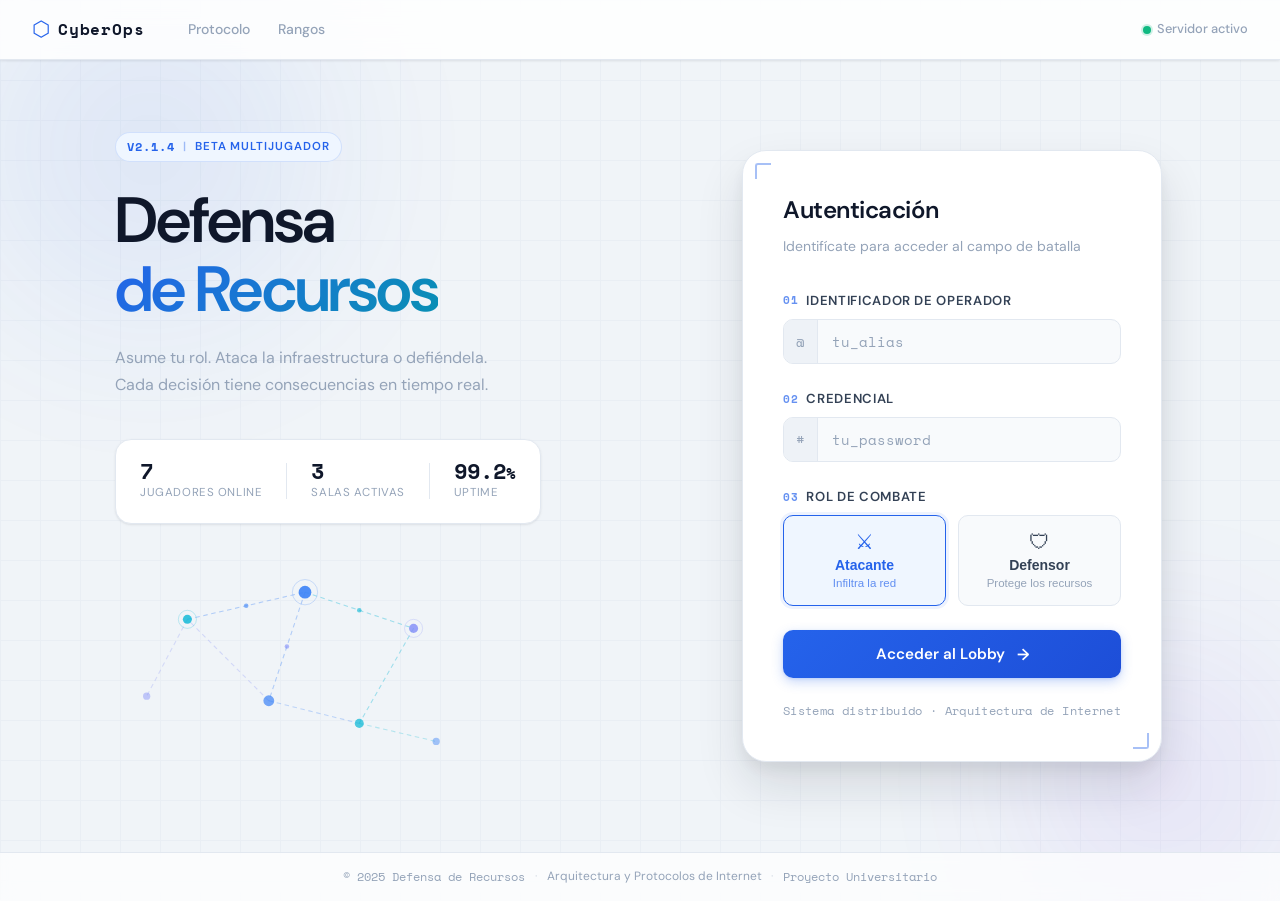
==== cliente_web_y_juego/servidor_http/static/index.html @ 56811c56 "feat: implementar servidor HTTP, frontend y clientes atacante/defensor" ====
<!DOCTYPE html>
<html lang="es">
<head>
    <meta charset="UTF-8">
    <meta name="viewport" content="width=device-width, initial-scale=1.0">
    <title>CyberOps</title>
    <link rel="preconnect" href="https://fonts.googleapis.com">
    <link rel="preconnect" href="https://fonts.gstatic.com" crossorigin>
    <link href="https://fonts.googleapis.com/css2?family=Space+Mono:wght@400;700&family=DM+Sans:opsz,wght@9..40,300;9..40,400;9..40,500;9..40,600&display=swap" rel="stylesheet">
    <link rel="stylesheet" href="style.css">
</head>
<body>

    <div class="bg-grid" aria-hidden="true"></div>
    <div class="bg-glow bg-glow--1" aria-hidden="true"></div>
    <div class="bg-glow bg-glow--2" aria-hidden="true"></div>

    <!-- NAVBAR -->
    <nav class="navbar">
        <div class="navbar__logo">
            <span class="logo-mark">⬡</span>
            <span class="logo-text">CyberOps</span>
        </div>
        <div class="navbar__links">
            <a href="#" class="nav-link">Protocolo</a>
            <a href="#" class="nav-link">Rangos</a>
        </div>
        <div class="navbar__status">
            <span class="status-dot status-dot--online"></span>
            <span class="status-label">Servidor activo</span>
        </div>
    </nav>

    <!-- MAIN LAYOUT -->
    <main class="main-layout">

        <!-- LEFT: Branding + stats -->
        <section class="hero-panel">
            <div class="hero-content">
                <div class="hero-badge">
                    <span class="mono">v2.1.4</span>
                    <span class="badge-sep">|</span>
                    <span>BETA MULTIJUGADOR</span>
                </div>
                <h1 class="hero-title">
                    Defensa<br>
                    <em>de Recursos</em>
                </h1>
                <p class="hero-subtitle">
                    Asume tu rol. Ataca la infraestructura o defiéndela.<br>
                    Cada decisión tiene consecuencias en tiempo real.
                </p>

                <div class="hero-stats">
                    <div class="stat-item">
                        <span class="stat-value mono" id="stat-players">—</span>
                        <span class="stat-label">Jugadores online</span>
                    </div>
                    <div class="stat-divider"></div>
                    <div class="stat-item">
                        <span class="stat-value mono" id="stat-rooms">—</span>
                        <span class="stat-label">Salas activas</span>
                    </div>
                    <div class="stat-divider"></div>
                    <div class="stat-item">
                        <span class="stat-value mono">99.2<span style="font-size:0.7em">%</span></span>
                        <span class="stat-label">Uptime</span>
                    </div>
                </div>

                <!-- Network art -->
                <div class="network-art" aria-hidden="true">
                    <svg viewBox="0 0 420 240" fill="none" xmlns="http://www.w3.org/2000/svg">
                        <line x1="80" y1="70" x2="210" y2="40" stroke="#3B82F6" stroke-width="1.2" stroke-dasharray="5 4" opacity="0.35"/>
                        <line x1="210" y1="40" x2="330" y2="80" stroke="#06B6D4" stroke-width="1.2" stroke-dasharray="5 4" opacity="0.35"/>
                        <line x1="210" y1="40" x2="170" y2="160" stroke="#3B82F6" stroke-width="1.2" stroke-dasharray="5 4" opacity="0.35"/>
                        <line x1="170" y1="160" x2="80" y2="70" stroke="#818CF8" stroke-width="1.2" stroke-dasharray="5 4" opacity="0.28"/>
                        <line x1="330" y1="80" x2="270" y2="185" stroke="#06B6D4" stroke-width="1.2" stroke-dasharray="5 4" opacity="0.35"/>
                        <line x1="170" y1="160" x2="270" y2="185" stroke="#3B82F6" stroke-width="1.2" stroke-dasharray="5 4" opacity="0.28"/>
                        <line x1="80" y1="70" x2="35" y2="155" stroke="#818CF8" stroke-width="1.2" stroke-dasharray="5 4" opacity="0.25"/>
                        <line x1="270" y1="185" x2="355" y2="205" stroke="#06B6D4" stroke-width="1.2" stroke-dasharray="5 4" opacity="0.25"/>
                        <!-- Nodes -->
                        <circle cx="210" cy="40" r="7" fill="#3B82F6" opacity="0.9"/>
                        <circle cx="210" cy="40" r="14" stroke="#3B82F6" stroke-width="1" opacity="0.25" class="pulse-ring"/>
                        <circle cx="80" cy="70" r="5" fill="#06B6D4" opacity="0.8"/>
                        <circle cx="80" cy="70" r="10" stroke="#06B6D4" stroke-width="1" opacity="0.25"/>
                        <circle cx="330" cy="80" r="5" fill="#818CF8" opacity="0.8"/>
                        <circle cx="330" cy="80" r="10" stroke="#818CF8" stroke-width="1" opacity="0.25"/>
                        <circle cx="170" cy="160" r="6" fill="#3B82F6" opacity="0.7"/>
                        <circle cx="270" cy="185" r="5" fill="#06B6D4" opacity="0.7"/>
                        <circle cx="35" cy="155" r="4" fill="#818CF8" opacity="0.45"/>
                        <circle cx="355" cy="205" r="4" fill="#3B82F6" opacity="0.45"/>
                        <!-- Data flow dots -->
                        <circle cx="145" cy="55" r="2.5" fill="#3B82F6" opacity="0.6" class="flow-dot flow-dot--1"/>
                        <circle cx="270" cy="60" r="2.5" fill="#06B6D4" opacity="0.6" class="flow-dot flow-dot--2"/>
                        <circle cx="190" cy="100" r="2.5" fill="#818CF8" opacity="0.6" class="flow-dot flow-dot--3"/>
                    </svg>
                </div>
            </div>
        </section>

        <!-- RIGHT: Login card -->
        <section class="login-panel">
            <div class="login-card">
                <div class="login-card__header">
                    <h2 class="login-title">Autenticación</h2>
                    <p class="login-subtitle">Identifícate para acceder al campo de batalla</p>
                </div>

                <form id="loginForm" action="/login" method="POST" class="login-form">

                    <div class="form-group">
                        <label for="username" class="form-label">
                            <span class="label-num mono">01</span>
                            Identificador de Operador
                        </label>
                        <div class="input-wrapper">
                            <span class="input-prefix">@</span>
                            <input
                                type="text"
                                id="username"
                                name="username"
                                placeholder="tu_alias"
                                required
                                autocomplete="off"
                                class="form-input"
                            >
                        </div>
                    </div>

                    <div class="form-group">
                        <label for="password" class="form-label">
                            <span class="label-num mono">02</span>
                            Credencial
                        </label>
                        <div class="input-wrapper">
                            <span class="input-prefix">#</span>
                            <input
                                type="password"
                                id="password"
                                name="password"
                                placeholder="tu_password"
                                required
                                autocomplete="off"
                                class="form-input"
                            >
                        </div>
                    </div>

                    <div class="form-group">
                        <label class="form-label">
                            <span class="label-num mono">03</span>
                            Rol de Combate
                        </label>
                        <input type="hidden" id="role" name="role" value="atacante">
                        <div class="role-selector" role="group">
                            <button type="button" class="role-btn role-btn--active" data-role="atacante" onclick="selectRole(this)">
                                <span class="role-icon">⚔</span>
                                <span class="role-name">Atacante</span>
                                <span class="role-desc">Infiltra la red</span>
                            </button>
                            <button type="button" class="role-btn" data-role="defensor" onclick="selectRole(this)">
                                <span class="role-icon">🛡</span>
                                <span class="role-name">Defensor</span>
                                <span class="role-desc">Protege los recursos</span>
                            </button>
                        </div>
                    </div>

                    <div id="loginError" style="display:none;color:#B91C1C;background:#FEF2F2;border:1px solid #FECACA;border-radius:10px;padding:0.55rem 0.75rem;font-size:0.82rem;"></div>

                    <button type="button" class="btn-primary" id="loginBtn" onclick="handleLogin()">
                        <span class="btn-text">Acceder al Lobby</span>
                        <span class="btn-arrow">→</span>
                    </button>

                    <p class="login-note mono">
                        Sistema distribuido · Arquitectura de Internet
                    </p>
                </form>

                <div class="card-corner card-corner--tl" aria-hidden="true"></div>
                <div class="card-corner card-corner--br" aria-hidden="true"></div>
            </div>
        </section>

    </main>

    <!-- FOOTER -->
    <footer class="footer">
        <span class="mono footer-copy">© 2025 Defensa de Recursos</span>
        <span class="footer-sep">·</span>
        <span>Arquitectura y Protocolos de Internet</span>
        <span class="footer-sep">·</span>
        <span class="mono">Proyecto Universitario</span>
    </footer>

    <script>
        function selectRole(btn) {
            document.querySelectorAll('.role-btn').forEach(b => b.classList.remove('role-btn--active'));
            btn.classList.add('role-btn--active');
            document.getElementById('role').value = btn.dataset.role;
        }

        function animateStat(id, target) {
            const el = document.getElementById(id);
            let current = 0;
            const step = Math.ceil(target / 25);
            const timer = setInterval(() => {
                current = Math.min(current + step, target);
                el.textContent = current;
                if (current >= target) clearInterval(timer);
            }, 45);
        }

        window.addEventListener('load', () => {
            setTimeout(() => animateStat('stat-players', 7), 500);
            setTimeout(() => animateStat('stat-rooms', 3), 700);
        });

        function showLoginError(message) {
            const el = document.getElementById('loginError');
            el.textContent = message;
            el.style.display = 'block';
        }

        function clearLoginError() {
            const el = document.getElementById('loginError');
            el.textContent = '';
            el.style.display = 'none';
        }

        function setLoading(loading) {
            const username = document.getElementById('username').value.trim();
            const password = document.getElementById('password').value.trim();
            const btn = document.getElementById('loginBtn');
            if (loading) {
                btn.classList.add('btn--loading');
                btn.querySelector('.btn-text').textContent = 'Conectando...';
                btn.querySelector('.btn-arrow').textContent = '⟳';
            } else {
                btn.classList.remove('btn--loading');
                btn.querySelector('.btn-text').textContent = 'Acceder al Lobby';
                btn.querySelector('.btn-arrow').textContent = '→';
            }

            return { username, password };
        }

        async function handleLogin() {
            const role = document.getElementById('role').value;
            const { username, password } = setLoading(false);

            clearLoginError();
            document.getElementById('username').classList.remove('input-error');
            document.getElementById('password').classList.remove('input-error');

            if (!username || !password) {
                if (!username) document.getElementById('username').classList.add('input-error');
                if (!password) document.getElementById('password').classList.add('input-error');
                showLoginError('Debes ingresar usuario y password.');
                return;
            }

            setLoading(true);
            try {
                const body = new URLSearchParams({ username, password, role });
                const response = await fetch('/login', {
                    method: 'POST',
                    headers: { 'Content-Type': 'application/x-www-form-urlencoded' },
                    body: body.toString()
                });

                const payload = await response.json();
                if (!response.ok || !payload.ok) {
                    showLoginError(payload.error || `Error HTTP ${response.status}`);
                    return;
                }

                sessionStorage.setItem('co_username', payload.username);
                sessionStorage.setItem('co_role', payload.role);
                window.location.href = 'lobby.html';
            } catch (error) {
                showLoginError('No fue posible conectar con el servidor HTTP.');
            } finally {
                setLoading(false);
            }
        }

        document.getElementById('username').addEventListener('input', function() {
            this.classList.remove('input-error');
            clearLoginError();
        });

        document.getElementById('password').addEventListener('input', function() {
            this.classList.remove('input-error');
            clearLoginError();
        });

        document.getElementById('loginForm').addEventListener('keydown', function(e) {
            if (e.key === 'Enter') {
                e.preventDefault();
                handleLogin();
            }
        });
    </script>
</body>
</html>
---- cliente_web_y_juego/servidor_http/static/style.css ----
/* =============================================
   CyberOps — Design System
   Light theme · Professional gaming UI
   ============================================= */

/* --- Variables --- */
:root {
    --bg-base:        #F0F4F8;
    --bg-surface:     #FFFFFF;
    --bg-surface-2:   #F8FAFC;
    --bg-muted:       #EEF2F7;

    --accent-blue:    #2563EB;
    --accent-cyan:    #0891B2;
    --accent-purple:  #7C3AED;
    --accent-green:   #059669;

    --accent-blue-light:   #EFF6FF;
    --accent-cyan-light:   #ECFEFF;
    --accent-purple-light: #F5F3FF;
    --accent-green-light:  #ECFDF5;

    --text-primary:   #0F172A;
    --text-secondary: #334155;
    --text-muted:     #94A3B8;

    --border:         #E2E8F0;
    --border-strong:  #CBD5E1;

    --shadow-sm:  0 1px 3px rgba(15,23,42,0.06), 0 1px 2px rgba(15,23,42,0.04);
    --shadow-md:  0 4px 12px rgba(15,23,42,0.08), 0 2px 4px rgba(15,23,42,0.04);
    --shadow-lg:  0 12px 32px rgba(15,23,42,0.10), 0 4px 8px rgba(15,23,42,0.06);
    --shadow-xl:  0 24px 48px rgba(15,23,42,0.12), 0 8px 16px rgba(15,23,42,0.06);

    --radius-sm:  6px;
    --radius-md:  10px;
    --radius-lg:  16px;
    --radius-xl:  24px;
}

/* --- Reset & Base --- */
*, *::before, *::after { box-sizing: border-box; margin: 0; padding: 0; }

html { scroll-behavior: smooth; }

body {
    font-family: 'DM Sans', sans-serif;
    background-color: var(--bg-base);
    color: var(--text-primary);
    min-height: 100vh;
    display: flex;
    flex-direction: column;
    position: relative;
    overflow-x: hidden;
    font-size: 15px;
    line-height: 1.6;
}

.mono { font-family: 'Space Mono', monospace; }

/* --- Background effects --- */
.bg-grid {
    position: fixed;
    inset: 0;
    pointer-events: none;
    z-index: 0;
    background-image:
        linear-gradient(var(--border) 1px, transparent 1px),
        linear-gradient(90deg, var(--border) 1px, transparent 1px);
    background-size: 40px 40px;
    opacity: 0.5;
}

.bg-glow {
    position: fixed;
    pointer-events: none;
    z-index: 0;
    border-radius: 50%;
    filter: blur(80px);
    opacity: 0.12;
}

.bg-glow--1 {
    width: 500px; height: 500px;
    background: radial-gradient(circle, #2563EB, transparent 70%);
    top: -100px; left: -100px;
}

.bg-glow--2 {
    width: 400px; height: 400px;
    background: radial-gradient(circle, #7C3AED, transparent 70%);
    bottom: -80px; right: -80px;
}

/* --- Navbar --- */
.navbar {
    position: sticky;
    top: 0;
    z-index: 100;
    display: flex;
    align-items: center;
    gap: 2rem;
    padding: 0 2rem;
    height: 60px;
    background: rgba(255,255,255,0.85);
    backdrop-filter: blur(12px);
    border-bottom: 1px solid var(--border);
    box-shadow: var(--shadow-sm);
}

.navbar__logo {
    display: flex;
    align-items: center;
    gap: 0.5rem;
    text-decoration: none;
    flex-shrink: 0;
}

.logo-mark {
    color: var(--accent-blue);
    font-size: 1.3rem;
    line-height: 1;
}

.logo-text {
    font-family: 'Space Mono', monospace;
    font-weight: 700;
    font-size: 1rem;
    letter-spacing: 0.05em;
    color: var(--text-primary);
}

.navbar__links {
    display: flex;
    align-items: center;
    gap: 0.25rem;
    flex: 1;
}

.nav-link {
    text-decoration: none;
    color: var(--text-muted);
    font-size: 0.875rem;
    font-weight: 500;
    padding: 0.35rem 0.75rem;
    border-radius: var(--radius-sm);
    transition: color 0.15s, background 0.15s;
}
.nav-link:hover { color: var(--text-primary); background: var(--bg-muted); }
.nav-link--active { color: var(--accent-blue); background: var(--accent-blue-light); }

.navbar__status {
    display: flex;
    align-items: center;
    gap: 0.4rem;
    margin-left: auto;
}

.status-label {
    font-size: 0.8rem;
    color: var(--text-muted);
    font-weight: 500;
}

.status-dot {
    width: 8px; height: 8px;
    border-radius: 50%;
    flex-shrink: 0;
}
.status-dot--online {
    background: #10B981;
    box-shadow: 0 0 0 2px rgba(16,185,129,0.2);
    animation: pulse-dot 2s infinite;
}

@keyframes pulse-dot {
    0%, 100% { box-shadow: 0 0 0 2px rgba(16,185,129,0.2); }
    50%       { box-shadow: 0 0 0 4px rgba(16,185,129,0.1); }
}

/* --- Navbar user (lobby) --- */
.navbar__user {
    display: flex;
    align-items: center;
    gap: 0.75rem;
    margin-left: auto;
}

.user-pill {
    display: flex;
    align-items: center;
    gap: 0.5rem;
    padding: 0.3rem 0.6rem 0.3rem 0.35rem;
    background: var(--bg-surface-2);
    border: 1px solid var(--border);
    border-radius: 999px;
}

.user-avatar {
    width: 26px; height: 26px;
    background: linear-gradient(135deg, var(--accent-blue), var(--accent-cyan));
    border-radius: 50%;
    display: flex;
    align-items: center;
    justify-content: center;
    font-size: 0.65rem;
    font-family: 'Space Mono', monospace;
    font-weight: 700;
    color: white;
    flex-shrink: 0;
}

.user-name {
    font-size: 0.8rem;
    color: var(--text-secondary);
    font-weight: 400;
}

.user-role-tag {
    font-size: 0.7rem;
    font-weight: 600;
    padding: 0.1rem 0.4rem;
    border-radius: 999px;
    background: var(--accent-blue-light);
    color: var(--accent-blue);
    text-transform: uppercase;
    letter-spacing: 0.05em;
}
.user-role-tag--def {
    background: var(--accent-purple-light);
    color: var(--accent-purple);
}

.btn-logout {
    display: flex;
    align-items: center;
    justify-content: center;
    width: 30px; height: 30px;
    border-radius: 50%;
    border: 1px solid var(--border);
    background: var(--bg-surface);
    color: var(--text-muted);
    text-decoration: none;
    font-size: 0.75rem;
    transition: all 0.15s;
    cursor: pointer;
}
.btn-logout:hover {
    background: #FEF2F2;
    border-color: #FCA5A5;
    color: #EF4444;
}

/* ============================================
   LOGIN PAGE
   ============================================ */

.main-layout {
    flex: 1;
    display: grid;
    grid-template-columns: 1fr 1fr;
    min-height: calc(100vh - 60px - 48px);
    position: relative;
    z-index: 1;
}

/* Hero left panel */
.hero-panel {
    display: flex;
    align-items: center;
    justify-content: center;
    padding: 4rem 3rem 4rem 4rem;
}

.hero-content {
    max-width: 480px;
    animation: slideUp 0.6s ease both;
}

.hero-badge {
    display: inline-flex;
    align-items: center;
    gap: 0.5rem;
    font-size: 0.72rem;
    font-weight: 600;
    letter-spacing: 0.08em;
    text-transform: uppercase;
    color: var(--accent-blue);
    background: var(--accent-blue-light);
    border: 1px solid rgba(37,99,235,0.15);
    padding: 0.3rem 0.7rem;
    border-radius: 999px;
    margin-bottom: 1.5rem;
}

.badge-sep { opacity: 0.4; }

.hero-title {
    font-size: clamp(2.8rem, 5vw, 4rem);
    font-weight: 600;
    line-height: 1.08;
    letter-spacing: -0.03em;
    color: var(--text-primary);
    margin-bottom: 1.25rem;
}

.hero-title em {
    font-style: normal;
    background: linear-gradient(135deg, var(--accent-blue) 0%, var(--accent-cyan) 100%);
    -webkit-background-clip: text;
    -webkit-text-fill-color: transparent;
    background-clip: text;
}

.hero-subtitle {
    font-size: 1rem;
    color: var(--text-muted);
    line-height: 1.7;
    margin-bottom: 2.5rem;
}

/* Stats row */
.hero-stats {
    display: flex;
    align-items: center;
    gap: 1.5rem;
    padding: 1.25rem 1.5rem;
    background: var(--bg-surface);
    border: 1px solid var(--border);
    border-radius: var(--radius-lg);
    box-shadow: var(--shadow-sm);
    margin-bottom: 2rem;
}

.stat-item {
    display: flex;
    flex-direction: column;
    gap: 0.15rem;
}

.stat-value {
    font-size: 1.4rem;
    font-weight: 700;
    color: var(--text-primary);
    line-height: 1;
}

.stat-label {
    font-size: 0.72rem;
    color: var(--text-muted);
    text-transform: uppercase;
    letter-spacing: 0.05em;
}

.stat-divider {
    width: 1px;
    height: 36px;
    background: var(--border);
    flex-shrink: 0;
}

/* Network art */
.network-art {
    opacity: 0.85;
    animation: fadeIn 1s ease 0.4s both;
}

.network-art svg { width: 100%; max-width: 380px; }

.pulse-ring {
    animation: pulseRing 2.5s ease-in-out infinite;
    transform-origin: 210px 40px;
}

@keyframes pulseRing {
    0%   { r: 14; opacity: 0.25; }
    50%  { r: 24; opacity: 0.08; }
    100% { r: 14; opacity: 0.25; }
}

/* Login right panel */
.login-panel {
    display: flex;
    align-items: center;
    justify-content: center;
    padding: 4rem 4rem 4rem 3rem;
    position: relative;
}

.login-card {
    width: 100%;
    max-width: 420px;
    background: var(--bg-surface);
    border: 1px solid var(--border);
    border-radius: var(--radius-xl);
    padding: 2.5rem;
    box-shadow: var(--shadow-xl);
    position: relative;
    animation: slideUp 0.6s ease 0.15s both;
}

.login-card__header { margin-bottom: 2rem; }

.login-title {
    font-size: 1.5rem;
    font-weight: 600;
    letter-spacing: -0.02em;
    color: var(--text-primary);
    margin-bottom: 0.35rem;
}

.login-subtitle {
    font-size: 0.875rem;
    color: var(--text-muted);
}

/* Form */
.login-form { display: flex; flex-direction: column; gap: 1.5rem; }

.form-group { display: flex; flex-direction: column; gap: 0.5rem; }

.form-label {
    display: flex;
    align-items: center;
    gap: 0.5rem;
    font-size: 0.82rem;
    font-weight: 600;
    color: var(--text-secondary);
    text-transform: uppercase;
    letter-spacing: 0.05em;
}

.label-num {
    font-size: 0.7rem;
    color: var(--accent-blue);
    opacity: 0.7;
}

.input-wrapper {
    display: flex;
    align-items: center;
    border: 1.5px solid var(--border);
    border-radius: var(--radius-md);
    background: var(--bg-surface-2);
    transition: border-color 0.15s, box-shadow 0.15s;
    overflow: hidden;
}

.input-wrapper:focus-within {
    border-color: var(--accent-blue);
    box-shadow: 0 0 0 3px rgba(37,99,235,0.08);
    background: var(--bg-surface);
}

.input-prefix {
    padding: 0 0.75rem;
    font-family: 'Space Mono', monospace;
    font-size: 0.9rem;
    color: var(--text-muted);
    background: var(--bg-muted);
    border-right: 1.5px solid var(--border);
    align-self: stretch;
    display: flex;
    align-items: center;
    flex-shrink: 0;
}

.form-input {
    flex: 1;
    padding: 0.7rem 0.9rem;
    border: none;
    background: transparent;
    color: var(--text-primary);
    font-family: 'Space Mono', monospace;
    font-size: 0.875rem;
    outline: none;
}

.form-input::placeholder { color: var(--text-muted); }

.form-input.input-error { color: #EF4444; }
.input-wrapper:has(.input-error) {
    border-color: #EF4444;
    box-shadow: 0 0 0 3px rgba(239,68,68,0.08);
}

/* Role selector */
.role-selector {
    display: grid;
    grid-template-columns: 1fr 1fr;
    gap: 0.75rem;
}

.role-btn {
    display: flex;
    flex-direction: column;
    align-items: center;
    gap: 0.25rem;
    padding: 1rem 0.75rem;
    border: 1.5px solid var(--border);
    border-radius: var(--radius-md);
    background: var(--bg-surface-2);
    cursor: pointer;
    transition: all 0.15s;
    color: var(--text-secondary);
}

.role-btn:hover {
    border-color: var(--accent-blue);
    background: var(--accent-blue-light);
}

.role-btn--active {
    border-color: var(--accent-blue);
    background: var(--accent-blue-light);
    color: var(--accent-blue);
    box-shadow: 0 0 0 3px rgba(37,99,235,0.08);
}

.role-icon { font-size: 1.3rem; line-height: 1; }
.role-name { font-size: 0.875rem; font-weight: 600; }
.role-desc { font-size: 0.72rem; color: var(--text-muted); }
.role-btn--active .role-desc { color: rgba(37,99,235,0.7); }

/* Buttons */
.btn-primary {
    display: flex;
    align-items: center;
    justify-content: center;
    gap: 0.75rem;
    width: 100%;
    padding: 0.85rem 1.5rem;
    background: linear-gradient(135deg, var(--accent-blue) 0%, #1D4ED8 100%);
    color: white;
    border: none;
    border-radius: var(--radius-md);
    font-family: 'DM Sans', sans-serif;
    font-size: 0.95rem;
    font-weight: 600;
    cursor: pointer;
    transition: all 0.2s;
    box-shadow: 0 4px 12px rgba(37,99,235,0.25), 0 1px 3px rgba(37,99,235,0.15);
}

.btn-primary:hover {
    transform: translateY(-1px);
    box-shadow: 0 8px 20px rgba(37,99,235,0.3), 0 2px 6px rgba(37,99,235,0.15);
}

.btn-primary:active { transform: translateY(0); }

.btn-primary.btn--loading {
    opacity: 0.85;
    pointer-events: none;
}

.btn-arrow {
    font-size: 1rem;
    transition: transform 0.2s;
}

.btn-primary:hover .btn-arrow { transform: translateX(3px); }

.login-note {
    text-align: center;
    font-size: 0.72rem;
    color: var(--text-muted);
    letter-spacing: 0.03em;
}

/* Card corner decorations */
.card-corner {
    position: absolute;
    width: 16px; height: 16px;
    border-color: var(--accent-blue);
    border-style: solid;
    opacity: 0.4;
}
.card-corner--tl {
    top: 12px; left: 12px;
    border-width: 2px 0 0 2px;
    border-radius: 3px 0 0 0;
}
.card-corner--br {
    bottom: 12px; right: 12px;
    border-width: 0 2px 2px 0;
    border-radius: 0 0 3px 0;
}

/* ============================================
   LOBBY PAGE
   ============================================ */

.lobby-main {
    flex: 1;
    max-width: 1200px;
    width: 100%;
    margin: 0 auto;
    padding: 2rem 2rem 3rem;
    position: relative;
    z-index: 1;
}

.page-header {
    display: flex;
    align-items: flex-end;
    justify-content: space-between;
    margin-bottom: 1.75rem;
    animation: slideUp 0.5s ease both;
}

.page-title {
    font-size: 2rem;
    font-weight: 600;
    letter-spacing: -0.03em;
    color: var(--text-primary);
    margin-bottom: 0.3rem;
}

.page-subtitle {
    font-size: 0.9rem;
    color: var(--text-muted);
}

.sys-status {
    display: flex;
    align-items: center;
    gap: 0.5rem;
    padding: 0.4rem 0.75rem;
    border: 1px solid var(--border);
    border-radius: 999px;
    background: var(--bg-surface);
}

/* Dashboard cards */
.dashboard-grid {
    display: grid;
    grid-template-columns: repeat(4, 1fr);
    gap: 1rem;
    margin-bottom: 1.75rem;
    animation: slideUp 0.5s ease 0.1s both;
}

.dash-card {
    display: flex;
    align-items: center;
    gap: 1rem;
    padding: 1.1rem 1.25rem;
    background: var(--bg-surface);
    border: 1px solid var(--border);
    border-radius: var(--radius-lg);
    box-shadow: var(--shadow-sm);
    transition: transform 0.15s, box-shadow 0.15s;
}

.dash-card:hover {
    transform: translateY(-2px);
    box-shadow: var(--shadow-md);
}

.dash-card__icon {
    font-size: 1.1rem;
    width: 38px; height: 38px;
    display: flex;
    align-items: center;
    justify-content: center;
    border-radius: var(--radius-md);
    flex-shrink: 0;
}

.dash-card--blue .dash-card__icon  { background: var(--accent-blue-light);   color: var(--accent-blue);   }
.dash-card--cyan .dash-card__icon  { background: var(--accent-cyan-light);    color: var(--accent-cyan);   }
.dash-card--purple .dash-card__icon{ background: var(--accent-purple-light);  color: var(--accent-purple); }
.dash-card--green .dash-card__icon { background: var(--accent-green-light);   color: var(--accent-green);  }

.dash-card__value {
    font-size: 1.4rem;
    font-weight: 700;
    line-height: 1;
    color: var(--text-primary);
}

.dash-card__label {
    font-size: 0.72rem;
    color: var(--text-muted);
    text-transform: uppercase;
    letter-spacing: 0.04em;
    margin-top: 0.15rem;
}

/* Lobby two-column grid */
.lobby-grid {
    display: grid;
    grid-template-columns: 1fr 360px;
    gap: 1.25rem;
    animation: slideUp 0.5s ease 0.2s both;
}

.lobby-section {
    background: var(--bg-surface);
    border: 1px solid var(--border);
    border-radius: var(--radius-lg);
    padding: 1.5rem;
    box-shadow: var(--shadow-sm);
    display: flex;
    flex-direction: column;
    gap: 1.25rem;
}

.section-header {
    display: flex;
    align-items: center;
    justify-content: space-between;
}

.section-title {
    display: flex;
    align-items: center;
    gap: 0.6rem;
    font-size: 1rem;
    font-weight: 600;
    color: var(--text-primary);
}

.section-title__indicator {
    width: 10px; height: 10px;
    border-radius: 50%;
    background: var(--accent-blue);
    flex-shrink: 0;
}
.section-title__indicator--purple { background: var(--accent-purple); }

.btn-icon {
    display: flex;
    align-items: center;
    gap: 0.35rem;
    padding: 0.35rem 0.7rem;
    border: 1px solid var(--border);
    border-radius: var(--radius-sm);
    background: var(--bg-surface-2);
    color: var(--text-muted);
    font-size: 0.8rem;
    font-family: 'DM Sans', sans-serif;
    cursor: pointer;
    transition: all 0.15s;
}
.btn-icon:hover {
    border-color: var(--accent-blue);
    color: var(--accent-blue);
    background: var(--accent-blue-light);
}

/* Rooms list */
.rooms-list { display: flex; flex-direction: column; gap: 0.75rem; }

.room-card {
    display: flex;
    align-items: center;
    justify-content: space-between;
    padding: 1rem 1.1rem;
    border: 1.5px solid var(--border);
    border-radius: var(--radius-md);
    background: var(--bg-surface-2);
    transition: all 0.15s;
}

.room-card:hover:not(.room-card--full) {
    border-color: var(--accent-blue);
    background: var(--accent-blue-light);
    box-shadow: var(--shadow-sm);
}

.room-card--full { opacity: 0.7; }

.room-card__left {
    display: flex;
    align-items: center;
    gap: 1rem;
}

.room-id {
    font-size: 0.8rem;
    font-weight: 700;
    color: var(--accent-blue);
    background: var(--accent-blue-light);
    padding: 0.2rem 0.5rem;
    border-radius: var(--radius-sm);
    flex-shrink: 0;
}

.room-name {
    font-size: 0.9rem;
    font-weight: 600;
    color: var(--text-primary);
    display: block;
    margin-bottom: 0.25rem;
}

.room-meta {
    display: flex;
    align-items: center;
    gap: 0.75rem;
}

.room-status {
    font-size: 0.72rem;
    font-weight: 600;
    letter-spacing: 0.03em;
}
.room-status--waiting { color: #F59E0B; }
.room-status--active  { color: var(--accent-green); }

.room-players {
    font-size: 0.75rem;
    color: var(--text-muted);
    font-family: 'Space Mono', monospace;
}
.room-players__filled { color: var(--text-secondary); font-weight: 700; }
.room-players__sep { opacity: 0.4; }

.room-card__right {
    display: flex;
    align-items: center;
    gap: 0.75rem;
    flex-shrink: 0;
}

.room-roles {
    display: flex;
    gap: 0.3rem;
}

.role-slot {
    width: 26px; height: 26px;
    display: flex;
    align-items: center;
    justify-content: center;
    font-size: 0.8rem;
    border-radius: var(--radius-sm);
    border: 1px solid var(--border);
}
.role-slot--taken { background: var(--bg-muted); opacity: 0.5; }
.role-slot--open  { background: var(--accent-blue-light); border-color: rgba(37,99,235,0.2); }

.btn-join {
    padding: 0.45rem 0.9rem;
    background: var(--accent-blue);
    color: white;
    border: none;
    border-radius: var(--radius-sm);
    font-family: 'DM Sans', sans-serif;
    font-size: 0.8rem;
    font-weight: 600;
    cursor: pointer;
    transition: all 0.15s;
    white-space: nowrap;
}
.btn-join:hover {
    background: #1D4ED8;
    transform: translateY(-1px);
    box-shadow: 0 4px 10px rgba(37,99,235,0.2);
}

.btn-join--disabled, .btn-join:disabled {
    background: var(--bg-muted);
    color: var(--text-muted);
    cursor: not-allowed;
    transform: none;
    box-shadow: none;
}

.btn-create {
    width: 100%;
    padding: 0.8rem;
    border: 1.5px dashed var(--border-strong);
    border-radius: var(--radius-md);
    background: transparent;
    color: var(--text-muted);
    font-family: 'DM Sans', sans-serif;
    font-size: 0.875rem;
    font-weight: 500;
    cursor: pointer;
    transition: all 0.15s;
    margin-top: auto;
}
.btn-create:hover {
    border-color: var(--accent-blue);
    color: var(--accent-blue);
    background: var(--accent-blue-light);
}

/* Profile card */
.profile-card {
    display: flex;
    align-items: center;
    gap: 1rem;
    padding: 1.1rem;
    background: linear-gradient(135deg, var(--accent-blue-light) 0%, var(--accent-purple-light) 100%);
    border: 1px solid rgba(37,99,235,0.15);
    border-radius: var(--radius-md);
}

.profile-avatar {
    position: relative;
    width: 50px; height: 50px;
    flex-shrink: 0;
}

.profile-avatar span {
    width: 50px; height: 50px;
    display: flex;
    align-items: center;
    justify-content: center;
    background: linear-gradient(135deg, var(--accent-blue), var(--accent-cyan));
    border-radius: 50%;
    font-family: 'Space Mono', monospace;
    font-size: 0.85rem;
    font-weight: 700;
    color: white;
    position: relative;
    z-index: 1;
}

.profile-avatar__ring {
    position: absolute;
    inset: -3px;
    border-radius: 50%;
    border: 2px solid transparent;
    background: linear-gradient(135deg, var(--accent-blue), var(--accent-purple)) border-box;
    -webkit-mask: linear-gradient(#fff 0 0) padding-box, linear-gradient(#fff 0 0);
    -webkit-mask-composite: destination-out;
    mask-composite: exclude;
}

.profile-name {
    font-size: 0.95rem;
    font-weight: 700;
    color: var(--text-primary);
    margin-bottom: 0.3rem;
}

.profile-role {
    display: inline-flex;
    align-items: center;
    gap: 0.3rem;
    font-size: 0.75rem;
    font-weight: 600;
    padding: 0.15rem 0.5rem;
    background: var(--accent-blue);
    color: white;
    border-radius: 999px;
}

.role-icon-sm { font-size: 0.75rem; }

/* Stats grid */
.stats-grid {
    display: grid;
    grid-template-columns: 1fr 1fr;
    gap: 0.75rem;
}

.stat-block {
    display: flex;
    flex-direction: column;
    gap: 0.2rem;
    padding: 0.75rem;
    background: var(--bg-surface-2);
    border: 1px solid var(--border);
    border-radius: var(--radius-md);
}

.stat-block__value {
    font-size: 1.2rem;
    font-weight: 700;
    color: var(--text-primary);
}

.stat-block__label {
    font-size: 0.68rem;
    color: var(--text-muted);
    text-transform: uppercase;
    letter-spacing: 0.04em;
}

/* Server panel */
.server-panel {
    border: 1px solid var(--border);
    border-radius: var(--radius-md);
    overflow: hidden;
}

.server-panel__header {
    padding: 0.6rem 0.9rem;
    background: var(--bg-muted);
    border-bottom: 1px solid var(--border);
}

.server-panel__title {
    font-size: 0.72rem;
    color: var(--text-muted);
    text-transform: uppercase;
    letter-spacing: 0.06em;
}

.server-info-list { padding: 0.25rem 0; }

.server-info-row {
    display: flex;
    align-items: center;
    justify-content: space-between;
    padding: 0.5rem 0.9rem;
}

.server-info-row + .server-info-row {
    border-top: 1px solid var(--border);
}

.server-info-row__label {
    font-size: 0.8rem;
    color: var(--text-muted);
}

.server-info-row__value {
    display: flex;
    align-items: center;
    gap: 0.35rem;
    font-size: 0.8rem;
    font-weight: 600;
    color: var(--text-secondary);
}

.btn-logout-full {
    display: block;
    text-align: center;
    padding: 0.65rem;
    border: 1px solid var(--border);
    border-radius: var(--radius-md);
    color: var(--text-muted);
    text-decoration: none;
    font-size: 0.85rem;
    font-weight: 500;
    transition: all 0.15s;
    margin-top: auto;
}

.btn-logout-full:hover {
    background: #FEF2F2;
    border-color: #FCA5A5;
    color: #EF4444;
}

/* ============================================
   MODAL
   ============================================ */

.modal-overlay {
    position: fixed;
    inset: 0;
    background: rgba(15,23,42,0.4);
    backdrop-filter: blur(4px);
    z-index: 200;
    display: flex;
    align-items: center;
    justify-content: center;
    animation: fadeIn 0.2s ease;
}

.modal-card {
    background: var(--bg-surface);
    border: 1px solid var(--border);
    border-radius: var(--radius-xl);
    padding: 2rem;
    width: 90%;
    max-width: 400px;
    box-shadow: var(--shadow-xl);
    animation: slideUp 0.25s ease;
}

.modal-card__header {
    display: flex;
    align-items: center;
    justify-content: space-between;
    margin-bottom: 1rem;
}

.modal-title {
    font-size: 1.1rem;
    font-weight: 600;
    color: var(--text-primary);
}

.modal-close {
    width: 28px; height: 28px;
    border: 1px solid var(--border);
    border-radius: 50%;
    background: var(--bg-surface-2);
    color: var(--text-muted);
    cursor: pointer;
    font-size: 0.7rem;
    display: flex;
    align-items: center;
    justify-content: center;
    transition: all 0.15s;
}
.modal-close:hover { background: #FEF2F2; color: #EF4444; border-color: #FCA5A5; }

.modal-body {
    font-size: 0.9rem;
    color: var(--text-secondary);
    line-height: 1.65;
    margin-bottom: 1.5rem;
}

.modal-actions {
    display: flex;
    gap: 0.75rem;
    justify-content: flex-end;
}

.btn-ghost {
    padding: 0.6rem 1.1rem;
    border: 1px solid var(--border);
    border-radius: var(--radius-sm);
    background: transparent;
    color: var(--text-muted);
    font-family: 'DM Sans', sans-serif;
    font-size: 0.875rem;
    cursor: pointer;
    transition: all 0.15s;
}
.btn-ghost:hover { background: var(--bg-muted); color: var(--text-secondary); }

.modal-confirm {
    width: auto;
    padding: 0.6rem 1.25rem;
}

/* ============================================
   FOOTER
   ============================================ */

.footer {
    position: relative;
    z-index: 1;
    display: flex;
    align-items: center;
    justify-content: center;
    gap: 0.6rem;
    padding: 0.9rem 2rem;
    border-top: 1px solid var(--border);
    background: rgba(255,255,255,0.7);
    backdrop-filter: blur(8px);
    font-size: 0.75rem;
    color: var(--text-muted);
    flex-wrap: wrap;
}

.footer-copy { font-weight: 400; }
.footer-sep { opacity: 0.4; }

/* ============================================
   ANIMATIONS
   ============================================ */

@keyframes slideUp {
    from { opacity: 0; transform: translateY(18px); }
    to   { opacity: 1; transform: translateY(0); }
}

@keyframes fadeIn {
    from { opacity: 0; }
    to   { opacity: 1; }
}

@keyframes spin {
    to { transform: rotate(360deg); }
}

/* ============================================
   RESPONSIVE
   ============================================ */

@media (max-width: 1024px) {
    .dashboard-grid { grid-template-columns: repeat(2, 1fr); }
    .lobby-grid { grid-template-columns: 1fr; }
}

@media (max-width: 768px) {
    .main-layout { grid-template-columns: 1fr; }
    .hero-panel { padding: 2rem; border-bottom: 1px solid var(--border); }
    .login-panel { padding: 2rem; }
    .hero-title { font-size: 2.5rem; }
    .network-art { display: none; }
    .navbar__links { display: none; }
    .dashboard-grid { grid-template-columns: repeat(2, 1fr); }
    .lobby-main { padding: 1.25rem; }
}

@media (max-width: 480px) {
    .dashboard-grid { grid-template-columns: 1fr 1fr; }
    .stats-grid { grid-template-columns: 1fr 1fr; }
    .role-selector { grid-template-columns: 1fr 1fr; }
    .footer { gap: 0.3rem; font-size: 0.68rem; }
}
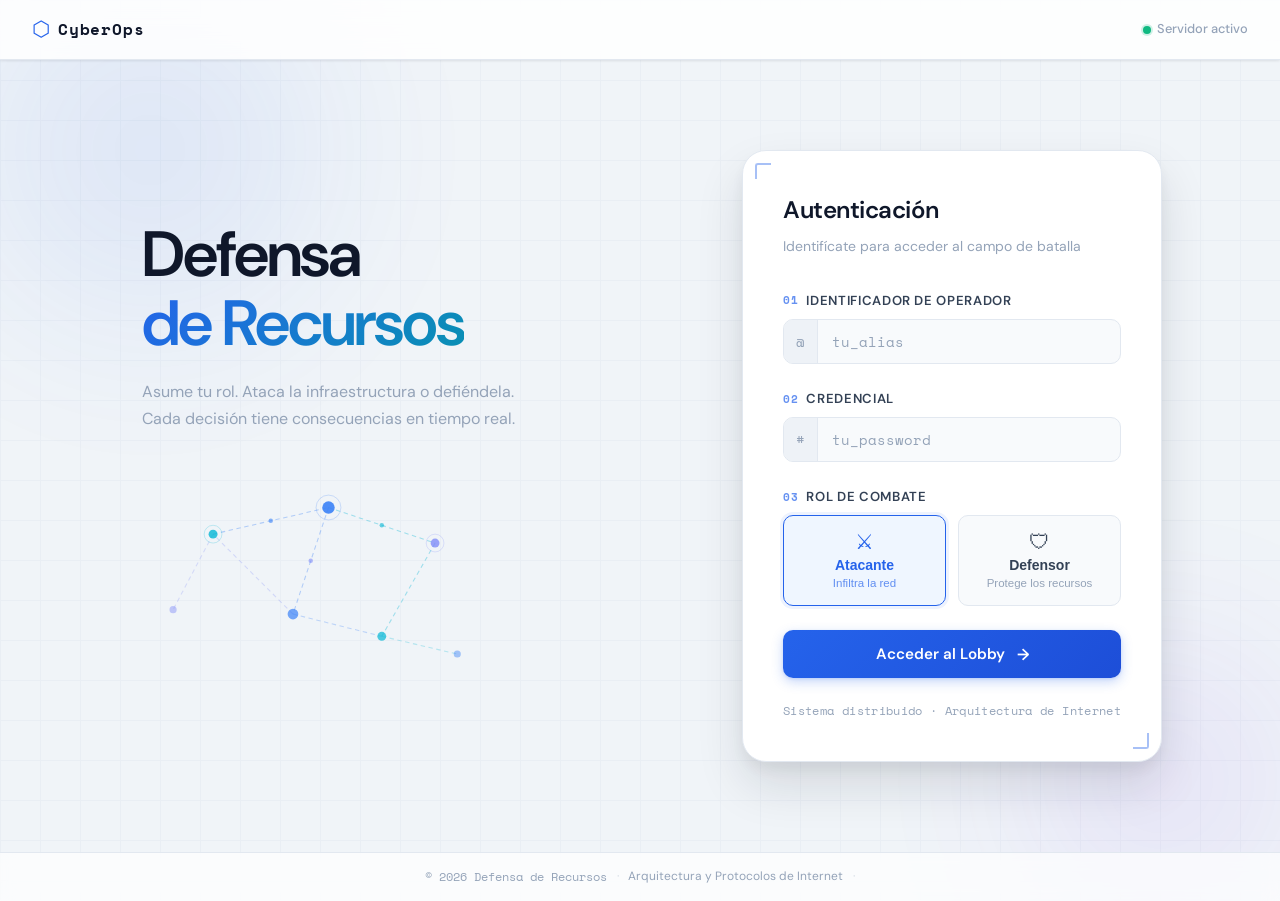
==== commit 2b865737: "Se eliminaron archivos innecesarios y se añadieron comentarios a algunos archivos" ====
--- a/cliente_web_y_juego/servidor_http/static/index.html
+++ b/cliente_web_y_juego/servidor_http/static/index.html
@@ -21,10 +21,7 @@
             <span class="logo-mark">⬡</span>
             <span class="logo-text">CyberOps</span>
         </div>
-        <div class="navbar__links">
-            <a href="#" class="nav-link">Protocolo</a>
-            <a href="#" class="nav-link">Rangos</a>
-        </div>
+
         <div class="navbar__status">
             <span class="status-dot status-dot--online"></span>
             <span class="status-label">Servidor activo</span>
@@ -37,11 +34,6 @@
         <!-- LEFT: Branding + stats -->
         <section class="hero-panel">
             <div class="hero-content">
-                <div class="hero-badge">
-                    <span class="mono">v2.1.4</span>
-                    <span class="badge-sep">|</span>
-                    <span>BETA MULTIJUGADOR</span>
-                </div>
                 <h1 class="hero-title">
                     Defensa<br>
                     <em>de Recursos</em>
@@ -50,23 +42,6 @@
                     Asume tu rol. Ataca la infraestructura o defiéndela.<br>
                     Cada decisión tiene consecuencias en tiempo real.
                 </p>
-
-                <div class="hero-stats">
-                    <div class="stat-item">
-                        <span class="stat-value mono" id="stat-players">—</span>
-                        <span class="stat-label">Jugadores online</span>
-                    </div>
-                    <div class="stat-divider"></div>
-                    <div class="stat-item">
-                        <span class="stat-value mono" id="stat-rooms">—</span>
-                        <span class="stat-label">Salas activas</span>
-                    </div>
-                    <div class="stat-divider"></div>
-                    <div class="stat-item">
-                        <span class="stat-value mono">99.2<span style="font-size:0.7em">%</span></span>
-                        <span class="stat-label">Uptime</span>
-                    </div>
-                </div>
 
                 <!-- Network art -->
                 <div class="network-art" aria-hidden="true">
@@ -188,11 +163,10 @@
 
     <!-- FOOTER -->
     <footer class="footer">
-        <span class="mono footer-copy">© 2025 Defensa de Recursos</span>
+        <span class="mono footer-copy">© 2026 Defensa de Recursos</span>
         <span class="footer-sep">·</span>
         <span>Arquitectura y Protocolos de Internet</span>
         <span class="footer-sep">·</span>
-        <span class="mono">Proyecto Universitario</span>
     </footer>
 
     <script>
@@ -201,22 +175,6 @@
             btn.classList.add('role-btn--active');
             document.getElementById('role').value = btn.dataset.role;
         }
-
-        function animateStat(id, target) {
-            const el = document.getElementById(id);
-            let current = 0;
-            const step = Math.ceil(target / 25);
-            const timer = setInterval(() => {
-                current = Math.min(current + step, target);
-                el.textContent = current;
-                if (current >= target) clearInterval(timer);
-            }, 45);
-        }
-
-        window.addEventListener('load', () => {
-            setTimeout(() => animateStat('stat-players', 7), 500);
-            setTimeout(() => animateStat('stat-rooms', 3), 700);
-        });
 
         function showLoginError(message) {
             const el = document.getElementById('loginError');
@@ -279,6 +237,7 @@
 
                 sessionStorage.setItem('co_username', payload.username);
                 sessionStorage.setItem('co_role', payload.role);
+                sessionStorage.setItem('co_session_token', payload.session_token || '');
                 window.location.href = 'lobby.html';
             } catch (error) {
                 showLoginError('No fue posible conectar con el servidor HTTP.');
